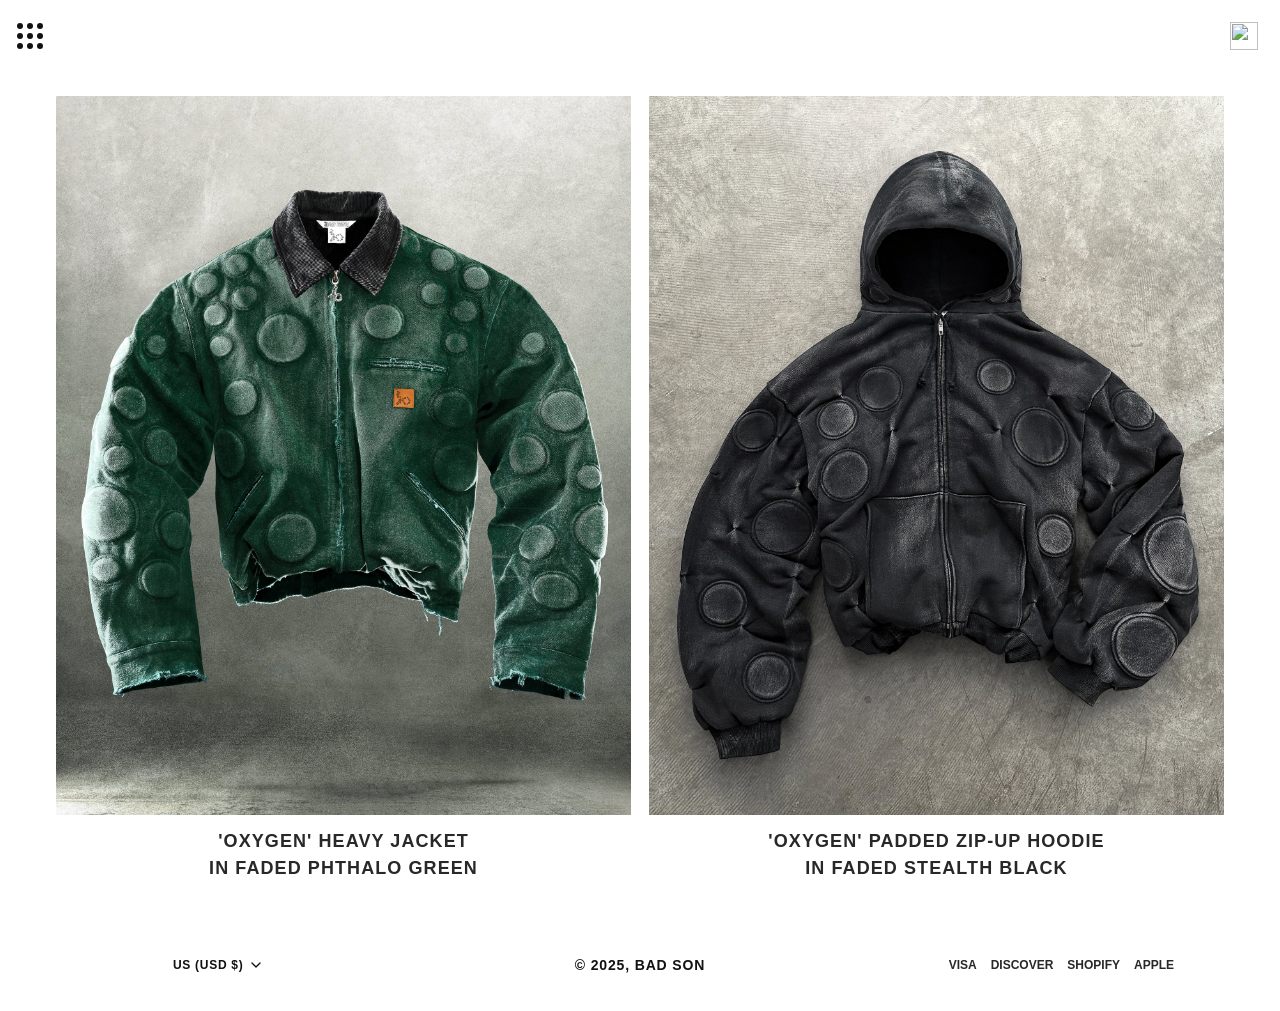
==== index.html @ 5bc60ad8 "Merge pull request #1 from WVNNVCRY/dev feat: add storefront core (product page, cart, currency, lay" ====
<!DOCTYPE html>
<html lang="ru">

<head>
  <meta charset="UTF-8" />
  <meta name="viewport" content="width=device-width, initial-scale=1.0" />
  <title>BADSON</title>
  <link rel="stylesheet" href="./styles/styles.css" />
</head>

<body>
  <header class="site-header">

    <button class="icon-button burger-button" type="button" aria-label="Открыть меню" aria-expanded="false"
      aria-controls="side-menu">
      <span class="dot-grid">
        <span class="dot"></span><span class="dot"></span><span class="dot"></span>
        <span class="dot"></span><span class="dot"></span><span class="dot"></span>
        <span class="dot"></span><span class="dot"></span><span class="dot"></span>
      </span>
    </button>

    <a class="icon-button cart-button" href="./pages/cart.html" aria-label="Корзина">
      <img alt="" decoding="async" height="28" loading="eager"
        src="https://cdn.shopify.com/oxygen-v2/39987/33188/69516/2680914/assets/bag-CUGW3ICK.avif?width=28&height=28&crop=center"
        srcset="https://cdn.shopify.com/oxygen-v2/39987/33188/69516/2680914/assets/bag-CUGW3ICK.avif?width=28&height=28&crop=center 1x, https://cdn.shopify.com/oxygen-v2/39987/33188/69516/2680914/assets/bag-CUGW3ICK.avif?width=56&height=56&crop=center 2x, https://cdn.shopify.com/oxygen-v2/39987/33188/69516/2680914/assets/bag-CUGW3ICK.avif?width=84&height=84&crop=center 3x"
        width="28" style="aspect-ratio:1/1" class="cart-icon" />
    </a>

  </header>

  <div class="menu-overlay" data-menu-overlay></div>

  <aside class="side-menu" id="side-menu" aria-hidden="true">
    <nav class="side-menu__content">
      <a href="./index.html">Home</a>
      <a href="#">Core</a>
      <a href="./pages/info.html">Info</a>
      <a href="#">Order status</a>
    </nav>
  </aside>

  <main class="page-content">
    <section class="catalog">
      <div class="catalog-grid" id="catalogGrid">
      </div>
    </section>
  </main>

  <footer class="site-footer">
    <div class="footer-inner">

      <div class="footer-left footer-col">
        <div class="currency-select" data-currency>
          <button class="currency-select__btn" type="button" aria-haspopup="listbox" aria-expanded="false">
            <span class="currency-select__value" data-currency-value>US (USD $)</span>
            <svg class="currency-select__chev" viewBox="0 0 24 24" aria-hidden="true">
              <path d="M6 9l6 6 6-6"></path>
            </svg>
          </button>

          <div class="currency-select__menu" role="listbox" tabindex="-1" aria-label="Currency list">
            <button class="currency-select__opt is-selected" role="option" type="button" data-value="US (USD $)"
              aria-selected="true">
              <span class="currency-select__check" aria-hidden="true">✓</span>
              <span class="currency-select__text">US (USD $)</span>
            </button>
            <button class="currency-select__opt" role="option" type="button" data-value="Canada - French (CAD $)"
              aria-selected="false">
              <span class="currency-select__check" aria-hidden="true">✓</span>
              <span class="currency-select__text">Canada - French (CAD $)</span>
            </button>
            <button class="currency-select__opt" role="option" type="button" data-value="Canada - English (CAD $)"
              aria-selected="false">
              <span class="currency-select__check" aria-hidden="true">✓</span>
              <span class="currency-select__text">Canada - English (CAD $)</span>
            </button>
            <button class="currency-select__opt" role="option" type="button" data-value="France (EUR €)"
              aria-selected="false">
              <span class="currency-select__check" aria-hidden="true">✓</span>
              <span class="currency-select__text">France (EUR €)</span>
            </button>
            <button class="currency-select__opt" role="option" type="button" data-value="Germany (EUR €)"
              aria-selected="false">
              <span class="currency-select__check" aria-hidden="true">✓</span>
              <span class="currency-select__text">Germany (EUR €)</span>
            </button>
            <button class="currency-select__opt" role="option" type="button" data-value="Spain (EUR €)"
              aria-selected="false">
              <span class="currency-select__check" aria-hidden="true">✓</span>
              <span class="currency-select__text">Spain (EUR €)</span>
            </button>
            <button class="currency-select__opt" role="option" type="button" data-value="Italy (EUR €)"
              aria-selected="false">
              <span class="currency-select__check" aria-hidden="true">✓</span>
              <span class="currency-select__text">Italy (EUR €)</span>
            </button>
            <button class="currency-select__opt" role="option" type="button" data-value="China (CNY ¥)"
              aria-selected="false">
              <span class="currency-select__check" aria-hidden="true">✓</span>
              <span class="currency-select__text">China (CNY ¥)</span>
            </button>
            <button class="currency-select__opt" role="option" type="button" data-value="Japan (JPY ¥)"
              aria-selected="false">
              <span class="currency-select__check" aria-hidden="true">✓</span>
              <span class="currency-select__text">Japan (JPY ¥)</span>
            </button>
            <button class="currency-select__opt" role="option" type="button" data-value="South Korea (KRW ₩)"
              aria-selected="false">
              <span class="currency-select__check" aria-hidden="true">✓</span>
              <span class="currency-select__text">South Korea (KRW ₩)</span>
            </button>
            <button class="currency-select__opt" role="option" type="button" data-value="United Kingdom (GBP £)"
              aria-selected="false">
              <span class="currency-select__check" aria-hidden="true">✓</span>
              <span class="currency-select__text">United Kingdom (GBP £)</span>
            </button>
            <button class="currency-select__opt" role="option" type="button" data-value="Australia (AUD $)"
              aria-selected="false">
              <span class="currency-select__check" aria-hidden="true">✓</span>
              <span class="currency-select__text">Australia (AUD $)</span>
            </button>
            <button class="currency-select__opt" role="option" type="button" data-value="New Zealand (NZD $)"
              aria-selected="false">
              <span class="currency-select__check" aria-hidden="true">✓</span>
              <span class="currency-select__text">New Zealand (NZD $)</span>
            </button>
          </div>
        </div>
      </div>

      <div class="footer-center footer-col">
        <p>© 2025, <a href="https://badson.us/">BAD SON</a></p>
      </div>

      <div class="footer-right footer-col">
        <ul class="pay">
          <li>VISA</li>
          <li>DISCOVER</li>
          <li>SHOPIFY</li>
          <li>APPLE</li>
        </ul>
      </div>

    </div>
  </footer>

  <script src="./scripts/script.js"></script>
  <script src="./scripts/footer-select.js"></script>
  <script src="./scripts/currency.js"></script>
  <script type="module" src="./scripts/catalog-page.js"></script>
</body>

</html>
---- styles/styles.css ----
:root {
  color-scheme: light;
  font-family: "Inter", "Segoe UI", sans-serif;
  --header-height: 72px;
  --menu-width: min(30vw, 420px);
}

* {
  box-sizing: border-box;
  margin: 0;
  padding: 0;
}

html,
body {
  height: 100%;
}

body {
  min-height: 100vh;
  display: flex;
  flex-direction: column;
  background: #fff;
  color: #111;
}

main {
  flex: 1;
}

.site-footer {
  margin-top: auto;
}

/* НЕ делай all: unset для всех ссылок — потом будет ад с доступностью/подчеркиваниями */
a {
  color: inherit;
  text-decoration: none;
  cursor: pointer;
}

button {
  all: unset;
  display: inline-flex;
  align-items: center;
  justify-content: center;
  cursor: pointer;
}

/* ===================== HEADER ===================== */
.site-header {
  display: flex;
  align-items: center;
  justify-content: space-between;
  padding: 16px;
  background: #fff;
  position: sticky;
  top: 0;
  z-index: 30;
  min-height: var(--header-height);
}

.icon-button {
  display: inline-flex;
  align-items: center;
  justify-content: center;
  line-height: 1;
}

.icon-button:focus-visible {
  outline: 2px solid #111;
  outline-offset: 4px;
}

.burger-button {
  width: 28px;
  height: 28px;
}

.dot-grid {
  display: grid;
  grid-template-columns: repeat(3, 6px);
  gap: 4px;
}

.dot {
  width: 6px;
  height: 6px;
  border-radius: 999px;
  background: #111;
  transition: background-color .3s ease, transform .3s ease;
}

.burger-button.is-open .dot:nth-child(2),
.burger-button.is-open .dot:nth-child(4),
.burger-button.is-open .dot:nth-child(6),
.burger-button.is-open .dot:nth-child(8) {
  background: #d9d9d9;
}

.cart-button {
  width: 40px;
  height: 40px;
}

.cart-icon {
  width: 28px;
  height: 28px;
  display: block;
}

/* ===================== SIDE MENU ===================== */
.menu-overlay {
  position: fixed;
  top: 0;
  left: var(--menu-width);
  right: 0;
  bottom: 0;
  background: rgba(0, 0, 0, .2);
  opacity: 0;
  pointer-events: none;
  transition: opacity .3s ease;
  z-index: 40;
}

.menu-overlay.is-open {
  opacity: 1;
  pointer-events: auto;
}

.side-menu {
  position: fixed;
  top: var(--header-height);
  left: 0;
  height: calc(100vh - var(--header-height));
  width: var(--menu-width);
  min-width: 260px;
  background: #fff;
  transform: translateX(-100%);
  transition: transform .3s ease;
  z-index: 50;
  padding: 0 16px;
  display: flex;
  flex-direction: column;
}

.side-menu.is-open {
  transform: translateX(0);
}

.side-menu__content {
  display: flex;
  flex-direction: column;
  gap: 1rem;
}

.side-menu__content a {
  font-size: 14px;
  font-weight: 600;
  letter-spacing: .04em;
  text-transform: uppercase;
  margin: 8px 0 2px 0;
}

.side-menu__content a:hover {
  color: #d9d9d9;
  transition-duration: .2s;
}

/* ===================== FOOTER ===================== */
.site-footer {
  background: #fff;
  padding: 28px 0;
}

.footer-inner {
  display: grid;
  grid-template-columns: 1fr 1fr 1fr;
  align-items: center;
  gap: 16px;
  padding: 0 16px;
}

.footer-col {
  justify-self: stretch;
  display: flex;
  align-items: center;
  justify-content: center;
}

.footer-center p {
  font-weight: 700;
  letter-spacing: .06em;
  text-transform: uppercase;
  font-size: 14px;
}

.footer-center a:hover {
  color: #d9d9d9;
  transition-duration: .2s;
}

.pay {
  list-style: none;
  display: flex;
  gap: 14px;
  align-items: center;
  font-size: 12px;
  font-weight: 600;
  opacity: .9;
}

/* Currency select */
.currency-select {
  position: relative;
}

.currency-select__btn {
  all: unset;
  display: inline-flex;
  align-items: center;
  gap: 5px;
  cursor: pointer;
  font-weight: 800;
  letter-spacing: .06em;
  text-transform: uppercase;
  font-size: 12px;
  line-height: 1;
  color: #111;
  padding: 10px 12px;
}

.currency-select__chev {
  width: 16px;
  height: 16px;
  flex: 0 0 16px;
  display: inline-block;
  stroke: currentColor;
  fill: none;
  stroke-width: 2;
  stroke-linecap: round;
  stroke-linejoin: round;
  transition: transform .2s ease;
}

.currency-select.is-open .currency-select__chev {
  transform: rotate(180deg);
}

.currency-select__menu {
  position: absolute;
  left: 0;
  bottom: calc(100% + 16px);
  width: 230px;
  max-height: min(520px, 70vh);
  overflow-y: auto;
  overflow-x: hidden;

  border: 2px solid rgba(120, 210, 255, .65);
  border-radius: 14px;
  background: #fff;

  padding: 10px 0;
  box-shadow: 0 10px 30px rgba(0, 0, 0, .06);

  opacity: 0;
  visibility: hidden;
  pointer-events: none;
  transition: opacity .15s ease, transform .15s ease, visibility .15s ease;
}

.currency-select.is-open .currency-select__menu {
  opacity: 1;
  visibility: visible;
  pointer-events: auto;
}

.currency-select__opt {
  all: unset;
  width: 100%;
  display: grid;
  grid-template-columns: 26px 1fr;
  align-items: center;
  padding: 6px 15px;
  cursor: pointer;
  font-size: 14px;
  font-weight: 800;
  color: rgba(120, 210, 255, .55);
}

.currency-select__check {
  width: 26px;
  text-align: center;
  opacity: 0;
  color: rgba(120, 210, 255, .55);
}

.currency-select__text {
  min-width: 0;
  white-space: nowrap;
  overflow: hidden;
  text-overflow: ellipsis;
}

.currency-select__opt.is-selected {
  color: rgba(120, 210, 255, .75);
}

.currency-select__opt.is-selected .currency-select__check {
  opacity: 1;
}

.currency-select__opt:hover {
  color: rgba(120, 210, 255, .85);
}

.currency-select__btn:focus-visible {
  outline: 2px solid #111;
  outline-offset: 4px;
}

/* ===================== CATALOG ===================== */
.catalog {
  max-width: 1200px;
  margin: 0 auto;
  padding: 24px 16px 40px;
}

.catalog-grid {
  display: grid;
  grid-template-columns: repeat(2, minmax(0, 1fr));
  row-gap: 18px;
  column-gap: 18px;
}

.product-card {
  display: block;
}

.product-card__imgwrap {
  background: #f3f3f3;
  aspect-ratio: 1 / 1.25;
  overflow: hidden;
}

.product-card__img {
  width: 100%;
  height: 100%;
  object-fit: cover;
  display: block;
}

.product-card__meta {
  display: flex;
  flex-direction: column;
  align-items: center;
  padding-top: 10px;
}

.product-card__title,
.product-card__subtitle {
  font-weight: 800;
  letter-spacing: .06em;
  text-transform: uppercase;
  font-size: 18px;
  margin-top: 6px;
  opacity: .9;
}

/* ===================== CART ===================== */
.cart {
  max-width: 1000px;
  margin: 0 auto;
  padding: 40px 24px;
}

.cart-head {
  display: grid;
  grid-template-columns: 1fr auto 260px;
  gap: 16px;
  align-items: center;
  border-bottom: 2px solid #111;
  padding-bottom: 12px;
}

.checkout {
  all: unset;
  background: #111;
  color: #fff;
  text-align: center;
  padding: 14px 16px;
  font-weight: 800;
  cursor: pointer;
}

.cart-list {
  border-bottom: 2px solid #111;
}

.cart-row {
  display: grid;
  grid-template-columns: 110px 1fr 120px;
  gap: 18px;
  padding: 18px 0;
  border-top: 1px solid #eee;
  align-items: start;
}

.cart-img {
  width: 110px;
  height: 140px;
  object-fit: cover;
  background: #f3f3f3;
}

.cart-name {
  font-weight: 800;
  text-transform: uppercase;
  font-size: 12px;
  letter-spacing: .05em;
}

.cart-size {
  font-weight: 700;
  margin-top: 6px;
}

.qty {
  display: flex;
  align-items: center;
  gap: 14px;
  margin-top: 10px;
}

.qty-btn {
  all: unset;
  cursor: pointer;
  font-weight: 800;
  font-size: 18px;
}

.remove {
  all: unset;
  cursor: pointer;
  margin-top: 10px;
  font-weight: 800;
  font-size: 12px;
}

.cart-price {
  font-weight: 800;
  text-align: right;
}

.cart-sub {
  display: flex;
  justify-content: space-between;
  padding: 16px 0;
  font-weight: 800;
}

.cart-empty {
  padding: 60px 24px;
  text-align: center;
}

.cart-empty .link {
  font-weight: 800;
  border-bottom: 2px solid #111;
}

.pdp-col {
  padding: 40px 24px;
}

.pdp-col__wrap {
  max-width: 560px;
  margin: 0 auto;
  text-align: center;
}

.pdp-col__hero {
  background: #f3f3f3;
  width: 480px;
  height: 600px;
  margin: 0 auto;
  overflow: hidden;
}

.pdp-col__hero-img {
  width: 100%;
  height: 100%;
  display: block;
  object-fit: cover;
}

.pdp-col__thumbs {
  display: grid;
  grid-template-columns: repeat(4, 96px);
  gap: 10px;
  margin-top: 10px;
  justify-content: center;
}

.pdp-col__thumb {
  all: unset;
  cursor: pointer;
  background: #f3f3f3;
  border: 1px solid transparent;

  width: 96px;
  height: 120px;
  overflow: hidden;
  display: inline-block;
}

.pdp-col__thumb img {
  width: 100%;
  height: 100%;
  display: block;
  object-fit: cover;
}

.pdp-col__thumb.is-active {
  border-color: #111;
}

.pdp-col__title {
  margin-top: 18px;
  font-weight: 800;
  letter-spacing: .06em;
  text-transform: uppercase;
  font-size: 24px;
  line-height: 1.2;
}

.pdp-col__subtitle {
  margin-top: 6px;
  font-size: 12px;
  font-weight: 800;
  letter-spacing: .06em;
  text-transform: uppercase;
  opacity: .9;
}

.pdp-col__price {
  margin-top: 6px;
  font-weight: 800;
}

.pdp-col__size-row {
  margin-top: 18px;
  display: flex;
  justify-content: center;
  gap: 5px;
  flex-wrap: wrap;
}

.pdp-col__size {
  all: unset;
  cursor: pointer;
  width: 38px;
  height: 38px;
  border: 2px solid #111;
  border-radius: 999px;
  font-weight: 800;
  font-size: 12px;
  letter-spacing: .06em;
  text-transform: uppercase;
  display: inline-flex;
  align-items: center;
  justify-content: center;
}

.pdp-col__size.is-active {
  outline: 3px solid rgba(120, 210, 255, .55);
  outline-offset: 0;
}

.pdp-col__cta {
  all: unset;
  cursor: pointer;
  width: 64px;
  height: 64px;
  margin: 18px auto 0;
  border: 2px solid #111;
  border-radius: 999px;
  font-weight: 800;
  letter-spacing: .06em;
  text-transform: uppercase;
  display: flex;
  align-items: center;
  justify-content: center;
}

.pdp-col__cta[disabled] {
  opacity: .35;
  cursor: not-allowed;
}

.pdp-col__tabs {
  margin-top: 22px;
  display: grid;
  grid-template-columns: repeat(3, 1fr);
  gap: 20px;
}

.pdp-col__tab {
  all: unset;
  cursor: pointer;
  font-weight: 800;
  letter-spacing: .06em;
  text-transform: uppercase;
  font-size: 12px;
  opacity: .85;
}

.pdp-col__tab.is-active {
  opacity: 1;
}

.pdp-col__panel {
  margin-top: 25px;
  text-align: left;
  font-size: 13px;
  line-height: 1.55;
}

.pdp-col__bullets {
  margin-top: 12px;
  padding-left: 12px;
}

.pdp-col__bullets li {
  margin: 6px 0;
  font-weight: 800;
}

.pdp-col__note {
  margin-top: 25px;
  text-align: justify;
  font-weight: 800;
  text-transform: uppercase;
  font-size: 13px;
  line-height: 1.45;
}

.pdp-size {
  margin-top: 15px;
  display: inline-flex;
  align-items: baseline;
  gap: 5px;
  font-weight: 900;
  letter-spacing: 0.04em;
  text-transform: uppercase;
}

.pdp-size__unit {
  all: unset;
  cursor: pointer;
  font-size: 13px;
  opacity: 0.55;
  border-bottom: 2px solid transparent;
}

.pdp-size__unit.is-active {
  opacity: 1;
  color: oklch(62.7% .194 149.214);
  border-bottom-color: oklch(62.7% .194 149.214);
}

.pdp-size__slash {
  opacity: 0.7;
}

.pdp-table-wrap {
  margin-top: 13px;
  overflow-x: auto;
}

.pdp-table {
  width: 100%;
  border-collapse: collapse;
  table-layout: fixed;
}

.pdp-table th,
.pdp-table td {
  padding: 10px 0px;
  text-align: left;
  font-weight: 900;
  text-transform: uppercase;
  font-size: 13px;
}

.pdp-table__first {
  text-align: left;
}

.pdp-table tbody th {
  text-align: left;
  font-weight: 900;
}









@media (max-width: 900px) {
  :root {
    --menu-width: min(60vw, 380px);
  }

  .cart-head {
    grid-template-columns: 1fr;
  }

  .cart-row {
    grid-template-columns: 110px 1fr;
  }

  .cart-price {
    text-align: left;
  }

  .footer-inner {
    grid-template-columns: 1fr;
    justify-items: center;
    text-align: left;
    gap: 18px;
  }

  .pay {
    justify-content: center;
    flex-wrap: wrap;
  }

  .currency-select__menu {
    left: 50%;
    transform: translateX(-50%);
  }
}

@media (max-width: 600px) {
  :root {
    --header-height: 60px;
    --menu-width: 100vw;
  }

  .site-header {
    padding: 10px;
  }

  .side-menu {
    width: 100vw;
    min-width: 100%;
  }

  .catalog-grid {
    grid-template-columns: 1fr;
  }

  .pdp-col__hero {
    width: 100%;
    max-width: 480px;
    height: auto;
    aspect-ratio: 4 / 5;
  }

  .pdp-col__hero-img {
    height: 100%;
  }

  .pdp-table th,
  .pdp-table td {
    font-size: 16px;
    padding: 14px 8px;
  }
}
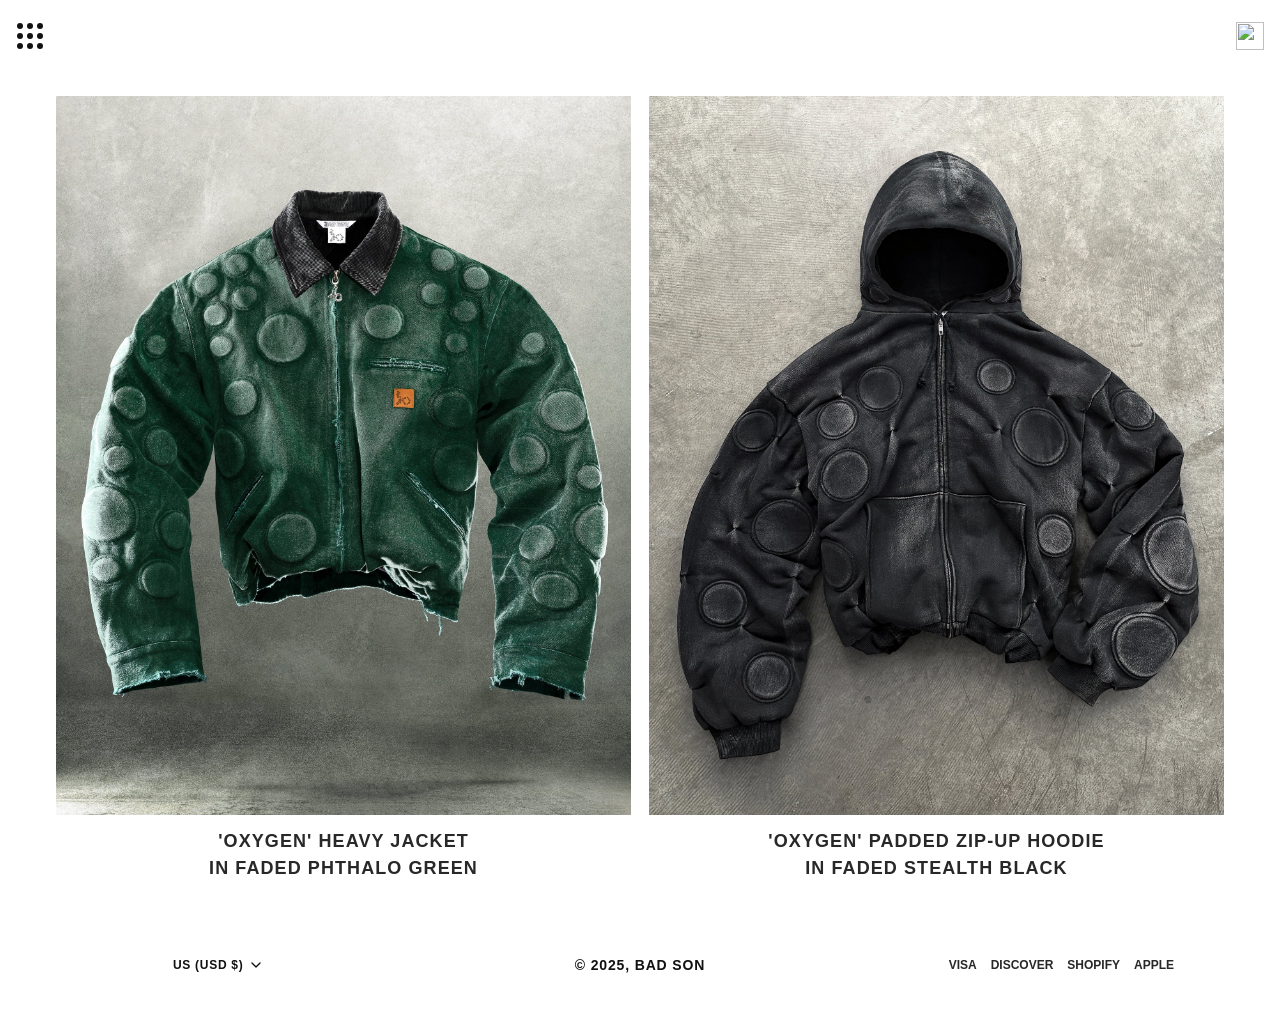
==== commit bcbed36a: "fix: currency select + mobile polish + add new font" ====
--- a/index.html
+++ b/index.html
@@ -6,6 +6,7 @@
   <meta name="viewport" content="width=device-width, initial-scale=1.0" />
   <title>BADSON</title>
   <link rel="stylesheet" href="./styles/styles.css" />
+  <link rel="stylesheet" media="screen" href="https://fontlibrary.org//face/nimbus-sans-l" type="text/css" />
 </head>
 
 <body>
@@ -146,8 +147,8 @@
   </footer>
 
   <script src="./scripts/script.js"></script>
+  <script src="./scripts/currency.js"></script>
   <script src="./scripts/footer-select.js"></script>
-  <script src="./scripts/currency.js"></script>
   <script type="module" src="./scripts/catalog-page.js"></script>
 </body>
 
--- a/styles/styles.css
+++ b/styles/styles.css
@@ -1,6 +1,6 @@
 :root {
   color-scheme: light;
-  font-family: "Inter", "Segoe UI", sans-serif;
+  font-family: "Heros", "Helvetica Neue", Helvetica, Arial, system-ui, sans-serif;
   --header-height: 72px;
   --menu-width: min(30vw, 420px);
 }
@@ -99,8 +99,8 @@
 }
 
 .cart-button {
-  width: 40px;
-  height: 40px;
+  width: 28px;
+  height: 28px;
 }
 
 .cart-icon {
@@ -613,10 +613,13 @@
   text-transform: uppercase;
   font-size: 12px;
   opacity: .85;
+  padding-bottom: 2px;
 }
 
 .pdp-col__tab.is-active {
   opacity: 1;
+  color: oklch(62.7% .194 149.214);
+  box-shadow: 0 2px 0 0 oklch(62.7% .194 149.214);
 }
 
 .pdp-col__panel {
@@ -655,18 +658,18 @@
   text-transform: uppercase;
 }
 
-.pdp-size__unit {
+.pdp-unit {
   all: unset;
   cursor: pointer;
   font-size: 13px;
   opacity: 0.55;
-  border-bottom: 2px solid transparent;
-}
-
-.pdp-size__unit.is-active {
+}
+
+.pdp-unit__in.is-active,
+.pdp-unit__cm.is-active {
   opacity: 1;
   color: oklch(62.7% .194 149.214);
-  border-bottom-color: oklch(62.7% .194 149.214);
+  border-bottom: 2px solid oklch(62.7% .194 149.214);
 }
 
 .pdp-size__slash {
@@ -676,21 +679,25 @@
 .pdp-table-wrap {
   margin-top: 13px;
   overflow-x: auto;
+  overflow-x: auto;
+  -webkit-overflow-scrolling: touch;
 }
 
 .pdp-table {
   width: 100%;
   border-collapse: collapse;
   table-layout: fixed;
+
 }
 
 .pdp-table th,
 .pdp-table td {
   padding: 10px 0px;
-  text-align: left;
+  text-align: center;
   font-weight: 900;
   text-transform: uppercase;
   font-size: 13px;
+  white-space: wrap;
 }
 
 .pdp-table__first {
@@ -698,7 +705,6 @@
 }
 
 .pdp-table tbody th {
-  text-align: left;
   font-weight: 900;
 }
 
@@ -725,6 +731,11 @@
 
   .cart-price {
     text-align: left;
+  }
+
+  .product-card__title,
+  .product-card__subtitle {
+    font-size: 14px;
   }
 
   .footer-inner {
@@ -752,7 +763,7 @@
   }
 
   .site-header {
-    padding: 10px;
+    padding: 24px;
   }
 
   .side-menu {
@@ -762,6 +773,11 @@
 
   .catalog-grid {
     grid-template-columns: 1fr;
+  }
+
+  .product-card__title,
+  .product-card__subtitle {
+    font-size: 18px;
   }
 
   .pdp-col__hero {
@@ -777,7 +793,20 @@
 
   .pdp-table th,
   .pdp-table td {
-    font-size: 16px;
-    padding: 14px 8px;
+    padding: 6px 4px;
+  }
+
+  .pdp-col__thumbs {
+    grid-template-columns: repeat(3, 96px);
+    column-gap: 5px;
+    row-gap: 5px;
+  }
+}
+
+@media (max-width: 375px) {
+
+  .product-card__title,
+  .product-card__subtitle {
+    font-size: 13px;
   }
 }
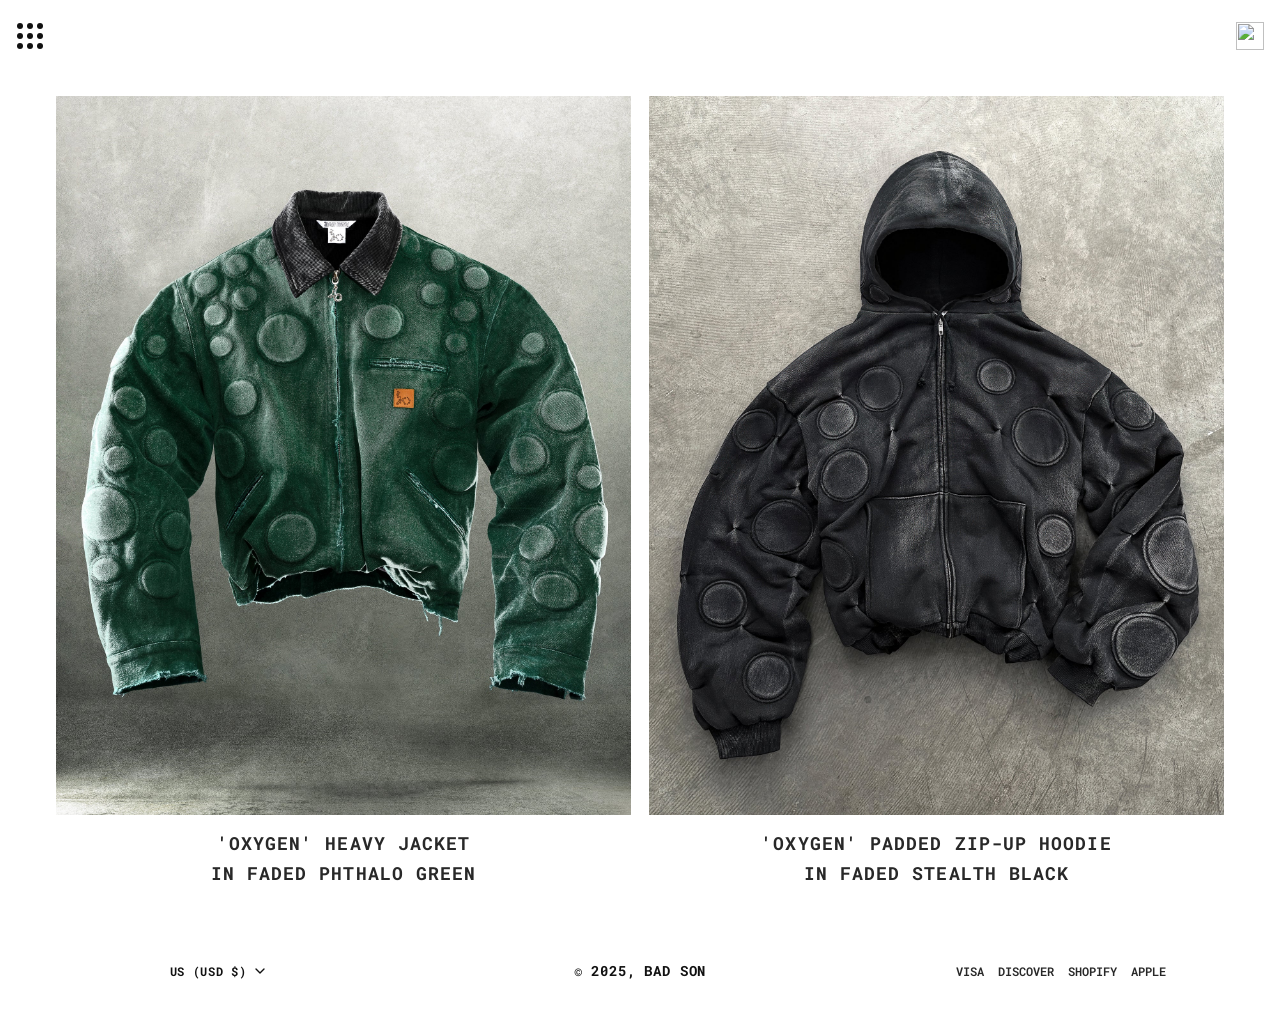
==== commit 1b03ddcf: "fix: change fonts and fix cart remove / qty buttons" ====
--- a/index.html
+++ b/index.html
@@ -6,7 +6,10 @@
   <meta name="viewport" content="width=device-width, initial-scale=1.0" />
   <title>BADSON</title>
   <link rel="stylesheet" href="./styles/styles.css" />
-  <link rel="stylesheet" media="screen" href="https://fontlibrary.org//face/nimbus-sans-l" type="text/css" />
+  <link rel="preconnect" href="https://fonts.googleapis.com">
+  <link rel="preconnect" href="https://fonts.gstatic.com" crossorigin>
+  <link href="https://fonts.googleapis.com/css2?family=Roboto+Mono:ital,wght@0,100..700;1,100..700&display=swap"
+    rel="stylesheet">
 </head>
 
 <body>
@@ -21,11 +24,13 @@
       </span>
     </button>
 
-    <a class="icon-button cart-button" href="./pages/cart.html" aria-label="Корзина">
+    <a class="icon-button cart-button" type="button" aria-label="Корзина" href="./pages/cart.html">
+
       <img alt="" decoding="async" height="28" loading="eager"
-        src="https://cdn.shopify.com/oxygen-v2/39987/33188/69516/2680914/assets/bag-CUGW3ICK.avif?width=28&height=28&crop=center"
-        srcset="https://cdn.shopify.com/oxygen-v2/39987/33188/69516/2680914/assets/bag-CUGW3ICK.avif?width=28&height=28&crop=center 1x, https://cdn.shopify.com/oxygen-v2/39987/33188/69516/2680914/assets/bag-CUGW3ICK.avif?width=56&height=56&crop=center 2x, https://cdn.shopify.com/oxygen-v2/39987/33188/69516/2680914/assets/bag-CUGW3ICK.avif?width=84&height=84&crop=center 3x"
-        width="28" style="aspect-ratio:1/1" class="cart-icon" />
+        src="https://cdn.shopify.com/oxygen-v2/39987/33188/69516/2680914/assets/bag-CUGW3ICK.avif?width=28&amp;height=28&amp;crop=center"
+        srcset="https://cdn.shopify.com/oxygen-v2/39987/33188/69516/2680914/assets/bag-CUGW3ICK.avif?width=28&amp;height=28&amp;crop=center 1x, https://cdn.shopify.com/oxygen-v2/39987/33188/69516/2680914/assets/bag-CUGW3ICK.avif?width=56&amp;height=56&amp;crop=center 2x, https://cdn.shopify.com/oxygen-v2/39987/33188/69516/2680914/assets/bag-CUGW3ICK.avif?width=84&amp;height=84&amp;crop=center 3x"
+        width="28" style="aspect-ratio:1/1" class="cart-icon">
+      <span class="cart-badge" data-cart-badge></span>
     </a>
 
   </header>
@@ -35,7 +40,7 @@
   <aside class="side-menu" id="side-menu" aria-hidden="true">
     <nav class="side-menu__content">
       <a href="./index.html">Home</a>
-      <a href="#">Core</a>
+      <a href="./index.html">Core</a>
       <a href="./pages/info.html">Info</a>
       <a href="#">Order status</a>
     </nav>
@@ -150,6 +155,7 @@
   <script src="./scripts/currency.js"></script>
   <script src="./scripts/footer-select.js"></script>
   <script type="module" src="./scripts/catalog-page.js"></script>
+  <script type="module" src="./scripts/cart-badge.js"></script>
 </body>
 
 </html>
--- a/styles/styles.css
+++ b/styles/styles.css
@@ -1,6 +1,6 @@
 :root {
   color-scheme: light;
-  font-family: "Heros", "Helvetica Neue", Helvetica, Arial, system-ui, sans-serif;
+  font-family: "Roboto Mono", monospace;
   --header-height: 72px;
   --menu-width: min(30vw, 420px);
 }
@@ -32,7 +32,6 @@
   margin-top: auto;
 }
 
-/* НЕ делай all: unset для всех ссылок — потом будет ад с доступностью/подчеркиваниями */
 a {
   color: inherit;
   text-decoration: none;
@@ -47,7 +46,6 @@
   cursor: pointer;
 }
 
-/* ===================== HEADER ===================== */
 .site-header {
   display: flex;
   align-items: center;
@@ -88,7 +86,7 @@
   height: 6px;
   border-radius: 999px;
   background: #111;
-  transition: background-color .3s ease, transform .3s ease;
+  transition: background-color 0.3s ease, transform 0.3s ease;
 }
 
 .burger-button.is-open .dot:nth-child(2),
@@ -101,6 +99,28 @@
 .cart-button {
   width: 28px;
   height: 28px;
+  position: relative;
+}
+
+.cart-badge {
+  position: absolute;
+  top: -4px;
+  right: -4px;
+  min-width: 12px;
+  height: 12px;
+  padding: 0 4px;
+  border-radius: 999px;
+  background: #111;
+  color: #fff;
+  font-size: 7px;
+  font-weight: 800;
+  display: none;
+  align-items: center;
+  justify-content: center;
+}
+
+.cart-badge.is-visible {
+  display: inline-flex;
 }
 
 .cart-icon {
@@ -109,17 +129,16 @@
   display: block;
 }
 
-/* ===================== SIDE MENU ===================== */
 .menu-overlay {
   position: fixed;
   top: 0;
   left: var(--menu-width);
   right: 0;
   bottom: 0;
-  background: rgba(0, 0, 0, .2);
+  background: rgba(0, 0, 0, 0.2);
   opacity: 0;
   pointer-events: none;
-  transition: opacity .3s ease;
+  transition: opacity 0.3s ease;
   z-index: 40;
 }
 
@@ -137,7 +156,7 @@
   min-width: 260px;
   background: #fff;
   transform: translateX(-100%);
-  transition: transform .3s ease;
+  transition: transform 0.3s ease;
   z-index: 50;
   padding: 0 16px;
   display: flex;
@@ -157,17 +176,16 @@
 .side-menu__content a {
   font-size: 14px;
   font-weight: 600;
-  letter-spacing: .04em;
+  letter-spacing: 0.04em;
   text-transform: uppercase;
   margin: 8px 0 2px 0;
 }
 
 .side-menu__content a:hover {
   color: #d9d9d9;
-  transition-duration: .2s;
-}
-
-/* ===================== FOOTER ===================== */
+  transition-duration: 0.2s;
+}
+
 .site-footer {
   background: #fff;
   padding: 28px 0;
@@ -190,14 +208,14 @@
 
 .footer-center p {
   font-weight: 700;
-  letter-spacing: .06em;
+  letter-spacing: 0.06em;
   text-transform: uppercase;
   font-size: 14px;
 }
 
 .footer-center a:hover {
   color: #d9d9d9;
-  transition-duration: .2s;
+  transition-duration: 0.2s;
 }
 
 .pay {
@@ -207,10 +225,9 @@
   align-items: center;
   font-size: 12px;
   font-weight: 600;
-  opacity: .9;
-}
-
-/* Currency select */
+  opacity: 0.9;
+}
+
 .currency-select {
   position: relative;
 }
@@ -222,7 +239,7 @@
   gap: 5px;
   cursor: pointer;
   font-weight: 800;
-  letter-spacing: .06em;
+  letter-spacing: 0.06em;
   text-transform: uppercase;
   font-size: 12px;
   line-height: 1;
@@ -240,7 +257,7 @@
   stroke-width: 2;
   stroke-linecap: round;
   stroke-linejoin: round;
-  transition: transform .2s ease;
+  transition: transform 0.2s ease;
 }
 
 .currency-select.is-open .currency-select__chev {
@@ -255,18 +272,15 @@
   max-height: min(520px, 70vh);
   overflow-y: auto;
   overflow-x: hidden;
-
-  border: 2px solid rgba(120, 210, 255, .65);
+  border: 2px solid rgba(120, 210, 255, 0.65);
   border-radius: 14px;
   background: #fff;
-
   padding: 10px 0;
-  box-shadow: 0 10px 30px rgba(0, 0, 0, .06);
-
+  box-shadow: 0 10px 30px rgba(0, 0, 0, 0.06);
   opacity: 0;
   visibility: hidden;
   pointer-events: none;
-  transition: opacity .15s ease, transform .15s ease, visibility .15s ease;
+  transition: opacity 0.15s ease, transform 0.15s ease, visibility 0.15s ease;
 }
 
 .currency-select.is-open .currency-select__menu {
@@ -285,14 +299,14 @@
   cursor: pointer;
   font-size: 14px;
   font-weight: 800;
-  color: rgba(120, 210, 255, .55);
+  color: rgba(120, 210, 255, 0.55);
 }
 
 .currency-select__check {
   width: 26px;
   text-align: center;
   opacity: 0;
-  color: rgba(120, 210, 255, .55);
+  color: rgba(120, 210, 255, 0.55);
 }
 
 .currency-select__text {
@@ -303,7 +317,7 @@
 }
 
 .currency-select__opt.is-selected {
-  color: rgba(120, 210, 255, .75);
+  color: rgba(120, 210, 255, 0.75);
 }
 
 .currency-select__opt.is-selected .currency-select__check {
@@ -311,7 +325,7 @@
 }
 
 .currency-select__opt:hover {
-  color: rgba(120, 210, 255, .85);
+  color: rgba(120, 210, 255, 0.85);
 }
 
 .currency-select__btn:focus-visible {
@@ -319,7 +333,6 @@
   outline-offset: 4px;
 }
 
-/* ===================== CATALOG ===================== */
 .catalog {
   max-width: 1200px;
   margin: 0 auto;
@@ -360,18 +373,16 @@
 .product-card__title,
 .product-card__subtitle {
   font-weight: 800;
-  letter-spacing: .06em;
+  letter-spacing: 0.06em;
   text-transform: uppercase;
   font-size: 18px;
   margin-top: 6px;
-  opacity: .9;
-}
-
-/* ===================== CART ===================== */
+  opacity: 0.9;
+}
+
 .cart {
   max-width: 1000px;
   margin: 0 auto;
-  padding: 40px 24px;
 }
 
 .cart-head {
@@ -391,6 +402,11 @@
   padding: 14px 16px;
   font-weight: 800;
   cursor: pointer;
+}
+
+.checkout:hover {
+  background-color: #d9d9d9;
+  transition-duration: 0.2s;
 }
 
 .cart-list {
@@ -417,7 +433,7 @@
   font-weight: 800;
   text-transform: uppercase;
   font-size: 12px;
-  letter-spacing: .05em;
+  letter-spacing: 0.05em;
 }
 
 .cart-size {
@@ -507,7 +523,6 @@
   cursor: pointer;
   background: #f3f3f3;
   border: 1px solid transparent;
-
   width: 96px;
   height: 120px;
   overflow: hidden;
@@ -528,7 +543,7 @@
 .pdp-col__title {
   margin-top: 18px;
   font-weight: 800;
-  letter-spacing: .06em;
+  letter-spacing: 0.06em;
   text-transform: uppercase;
   font-size: 24px;
   line-height: 1.2;
@@ -538,9 +553,9 @@
   margin-top: 6px;
   font-size: 12px;
   font-weight: 800;
-  letter-spacing: .06em;
-  text-transform: uppercase;
-  opacity: .9;
+  letter-spacing: 0.06em;
+  text-transform: uppercase;
+  opacity: 0.9;
 }
 
 .pdp-col__price {
@@ -565,7 +580,7 @@
   border-radius: 999px;
   font-weight: 800;
   font-size: 12px;
-  letter-spacing: .06em;
+  letter-spacing: 0.06em;
   text-transform: uppercase;
   display: inline-flex;
   align-items: center;
@@ -573,7 +588,7 @@
 }
 
 .pdp-col__size.is-active {
-  outline: 3px solid rgba(120, 210, 255, .55);
+  outline: 3px solid rgba(120, 210, 255, 0.55);
   outline-offset: 0;
 }
 
@@ -586,7 +601,7 @@
   border: 2px solid #111;
   border-radius: 999px;
   font-weight: 800;
-  letter-spacing: .06em;
+  letter-spacing: 0.06em;
   text-transform: uppercase;
   display: flex;
   align-items: center;
@@ -594,7 +609,7 @@
 }
 
 .pdp-col__cta[disabled] {
-  opacity: .35;
+  opacity: 0.35;
   cursor: not-allowed;
 }
 
@@ -609,17 +624,17 @@
   all: unset;
   cursor: pointer;
   font-weight: 800;
-  letter-spacing: .06em;
+  letter-spacing: 0.06em;
   text-transform: uppercase;
   font-size: 12px;
-  opacity: .85;
+  opacity: 0.85;
   padding-bottom: 2px;
 }
 
 .pdp-col__tab.is-active {
   opacity: 1;
-  color: oklch(62.7% .194 149.214);
-  box-shadow: 0 2px 0 0 oklch(62.7% .194 149.214);
+  color: oklch(62.7% 0.194 149.214);
+  box-shadow: 0 2px 0 0 oklch(62.7% 0.194 149.214);
 }
 
 .pdp-col__panel {
@@ -668,8 +683,8 @@
 .pdp-unit__in.is-active,
 .pdp-unit__cm.is-active {
   opacity: 1;
-  color: oklch(62.7% .194 149.214);
-  border-bottom: 2px solid oklch(62.7% .194 149.214);
+  color: oklch(62.7% 0.194 149.214);
+  border-bottom: 2px solid oklch(62.7% 0.194 149.214);
 }
 
 .pdp-size__slash {
@@ -678,7 +693,6 @@
 
 .pdp-table-wrap {
   margin-top: 13px;
-  overflow-x: auto;
   overflow-x: auto;
   -webkit-overflow-scrolling: touch;
 }
@@ -687,7 +701,6 @@
   width: 100%;
   border-collapse: collapse;
   table-layout: fixed;
-
 }
 
 .pdp-table th,
@@ -708,14 +721,437 @@
   font-weight: 900;
 }
 
-
-
-
-
-
-
-
-
+/* ===================== CHECKOUT PAGE ===================== */
+
+.checkout-page {
+  max-width: 1200px;
+  margin: 0 auto;
+  padding: 24px 16px 40px;
+}
+
+.checkout-page__grid {
+  display: grid;
+  grid-template-columns: 1fr 420px;
+  gap: 28px;
+  align-items: start;
+}
+
+.checkout-page__left {
+  min-width: 0;
+}
+
+.checkout-page__inner {
+  max-width: 720px;
+  margin: 0 auto;
+}
+
+/* EXPRESS */
+.checkout-page__express-title {
+  font-weight: 800;
+  opacity: 0.8;
+  margin-bottom: 10px;
+}
+
+.checkout-page__express-row {
+  display: grid;
+  grid-template-columns: repeat(3, 1fr);
+  gap: 10px;
+}
+
+.checkout-page__express-btn {
+  all: unset;
+  cursor: pointer;
+  height: 44px;
+  border-radius: 10px;
+  border: 1px solid #e6e6e6;
+  background: #f7f7f7;
+  display: flex;
+  align-items: center;
+  justify-content: center;
+  font-weight: 900;
+}
+
+.checkout-page__or {
+  display: grid;
+  grid-template-columns: 1fr auto 1fr;
+  align-items: center;
+  gap: 10px;
+  margin: 14px 0;
+  font-weight: 900;
+  opacity: 0.75;
+}
+
+.checkout-page__or span {
+  height: 1px;
+  background: #e6e6e6;
+}
+
+/* BLOCKS */
+.checkout-block {
+  padding: 18px 0;
+  border-top: 1px solid #eee;
+}
+
+.checkout-block__head {
+  display: flex;
+  align-items: baseline;
+  justify-content: space-between;
+  margin-bottom: 12px;
+}
+
+.checkout-block__title {
+  font-weight: 900;
+  font-size: 14px;
+}
+
+.checkout-block__link {
+  font-weight: 900;
+  font-size: 12px;
+  opacity: 0.7;
+  text-decoration: underline;
+}
+
+/* FIELDS */
+.field {
+  display: block;
+  margin-top: 10px;
+}
+
+.field__label {
+  display: block;
+  font-weight: 800;
+  font-size: 11px;
+  opacity: 0.75;
+  margin-bottom: 6px;
+  text-transform: uppercase;
+  letter-spacing: 0.04em;
+}
+
+.field__input {
+  width: 100%;
+  height: 44px;
+  border: 1px solid #e6e6e6;
+  border-radius: 10px;
+  padding: 0 12px;
+  font-weight: 700;
+  outline: none;
+  background: #fff;
+}
+
+.field__input:focus {
+  border-color: #111;
+}
+
+/* GRID ROWS */
+.row2 {
+  display: grid;
+  grid-template-columns: 1fr 1fr;
+  gap: 10px;
+}
+
+.row3 {
+  display: grid;
+  grid-template-columns: 1fr 1fr 1fr;
+  gap: 10px;
+}
+
+/* CHECKBOX */
+.check {
+  display: flex;
+  align-items: center;
+  gap: 10px;
+  margin-top: 12px;
+  margin-bottom: 12px;
+  font-weight: 700;
+  font-size: 12px;
+}
+
+.check input[type="checkbox"] {
+  width: 14px;
+  height: 14px;
+  accent-color: #111;
+}
+
+/* PAYMENT */
+.checkout-note {
+  font-weight: 700;
+  font-size: 12px;
+  opacity: 0.75;
+  margin-bottom: 10px;
+}
+
+.paybox {
+  border: 1px solid #e6e6e6;
+  border-radius: 14px;
+  padding: 12px;
+  background: #fff;
+}
+
+.radio {
+  display: flex;
+  align-items: center;
+  gap: 10px;
+  font-weight: 900;
+  margin-bottom: 10px;
+}
+
+.radio input[type="radio"] {
+  width: 14px;
+  height: 14px;
+  accent-color: #111;
+}
+
+.radio--muted {
+  opacity: 0.7;
+}
+
+.checkout-block__foot {
+  margin-top: 14px;
+}
+
+.paynow {
+  all: unset;
+  cursor: pointer;
+  width: 100%;
+  height: 52px;
+  border-radius: 12px;
+  background: #0b5ed7;
+  color: #fff;
+  font-weight: 900;
+  display: flex;
+  align-items: center;
+  justify-content: center;
+}
+
+.paynow:focus-visible {
+  outline: 2px solid #111;
+  outline-offset: 4px;
+}
+
+/* RIGHT SUMMARY */
+.checkout-page__right {
+  position: relative;
+}
+
+.checkout-page__summary {
+  position: fixed;
+  top: calc(var(--header-height) + 12px);
+  right: max(16px, calc((100vw - 1200px) / 2 + 16px));
+  width: 420px;
+  max-height: calc(100vh - var(--header-height) - 24px);
+  overflow: auto;
+  border-left: 1px solid #eee;
+  padding-left: 24px;
+}
+
+/* SUMMARY ITEMS */
+.summary-item {
+  display: grid;
+  grid-template-columns: 60px 1fr auto;
+  gap: 12px;
+  align-items: start;
+  padding: 12px 0;
+  border-bottom: 1px solid #eee;
+}
+
+.summary-item__imgwrap {
+  position: relative;
+  width: 60px;
+  height: 60px;
+  border-radius: 10px;
+  background: #f3f3f3;
+}
+
+.summary-item__img {
+  width: 100%;
+  height: 100%;
+  object-fit: cover;
+  display: block;
+  border-radius: 10px;
+}
+
+.summary-item__qty {
+  position: absolute;
+  top: -6px;
+  right: -6px;
+  min-width: 18px;
+  height: 18px;
+  padding: 0 6px;
+  border-radius: 999px;
+  background: #111;
+  color: #fff;
+  font-weight: 900;
+  font-size: 11px;
+  display: inline-flex;
+  align-items: center;
+  justify-content: center;
+}
+
+.summary-item__title {
+  font-weight: 900;
+  text-transform: uppercase;
+  font-size: 12px;
+  letter-spacing: 0.04em;
+}
+
+.summary-item__sub {
+  font-weight: 800;
+  font-size: 12px;
+  opacity: 0.75;
+  margin-top: 4px;
+}
+
+.summary-item__price {
+  font-weight: 900;
+  white-space: nowrap;
+}
+
+/* TOTALS */
+.summary__discount {
+  display: grid;
+  grid-template-columns: 1fr auto;
+  gap: 10px;
+  padding: 14px 0;
+}
+
+.summary__code {
+  height: 44px;
+  border: 1px solid #e6e6e6;
+  border-radius: 10px;
+  padding: 0 12px;
+  font-weight: 700;
+  outline: none;
+}
+
+.summary__code:focus {
+  border-color: #111;
+}
+
+.summary__apply {
+  all: unset;
+  cursor: pointer;
+  height: 44px;
+  padding: 0 14px;
+  border-radius: 10px;
+  border: 1px solid #e6e6e6;
+  font-weight: 900;
+}
+
+.summary__totals {
+  padding: 10px 0 0;
+}
+
+.summary-row {
+  display: flex;
+  justify-content: space-between;
+  padding: 8px 0;
+  font-weight: 900;
+}
+
+.summary-row .muted {
+  opacity: 0.65;
+  font-weight: 800;
+}
+
+.summary-row--total {
+  border-top: 1px solid #eee;
+  margin-top: 8px;
+  padding-top: 12px;
+}
+
+/* EMPTY */
+.summary-empty {
+  padding: 24px 0;
+}
+
+.summary-empty__title {
+  font-weight: 900;
+  text-transform: uppercase;
+  letter-spacing: 0.06em;
+}
+
+.summary-empty__link {
+  display: inline-block;
+  margin-top: 10px;
+  font-weight: 900;
+  text-decoration: underline;
+}
+
+/* VALIDATION VISUAL ONLY */
+.field__input[aria-invalid="true"] {
+  border-color: #d11;
+}
+
+.success {
+  max-width: 900px;
+  margin: 0 auto;
+  padding: 48px 16px;
+}
+
+.success__wrap {
+  max-width: 560px;
+  margin: 0 auto;
+  text-align: center;
+}
+
+.success__title {
+  font-weight: 900;
+  text-transform: uppercase;
+  letter-spacing: 0.06em;
+  font-size: 18px;
+}
+
+.success__text {
+  margin-top: 10px;
+  font-weight: 800;
+  opacity: 0.75;
+}
+
+.success__card {
+  margin-top: 22px;
+  border: 1px solid #eee;
+  border-radius: 14px;
+  padding: 16px;
+  text-align: left;
+}
+
+.success__row {
+  display: flex;
+  justify-content: space-between;
+  gap: 12px;
+  padding: 10px 0;
+  border-top: 1px solid #eee;
+}
+
+.success__row:first-child {
+  border-top: none;
+  padding-top: 0;
+}
+
+.success__label {
+  font-weight: 800;
+  opacity: 0.7;
+}
+
+.success__value {
+  font-weight: 900;
+}
+
+.success__btn {
+  display: inline-flex;
+  align-items: center;
+  justify-content: center;
+  margin-top: 18px;
+  height: 48px;
+  padding: 0 18px;
+  background: #111;
+  color: #fff;
+  font-weight: 900;
+  text-transform: uppercase;
+  letter-spacing: 0.06em;
+}
+
+/* RESPONSIVE */
 @media (max-width: 900px) {
   :root {
     --menu-width: min(60vw, 380px);
@@ -754,6 +1190,20 @@
     left: 50%;
     transform: translateX(-50%);
   }
+
+  .checkout-page__grid {
+    grid-template-columns: 1fr;
+  }
+
+  .checkout-page__summary {
+    position: static;
+    width: auto;
+    max-height: none;
+    overflow: visible;
+    border-left: none;
+    padding-left: 0;
+    margin-top: 18px;
+  }
 }
 
 @media (max-width: 600px) {
@@ -801,6 +1251,11 @@
     column-gap: 5px;
     row-gap: 5px;
   }
+
+  .row2,
+  .row3 {
+    grid-template-columns: 1fr;
+  }
 }
 
 @media (max-width: 375px) {
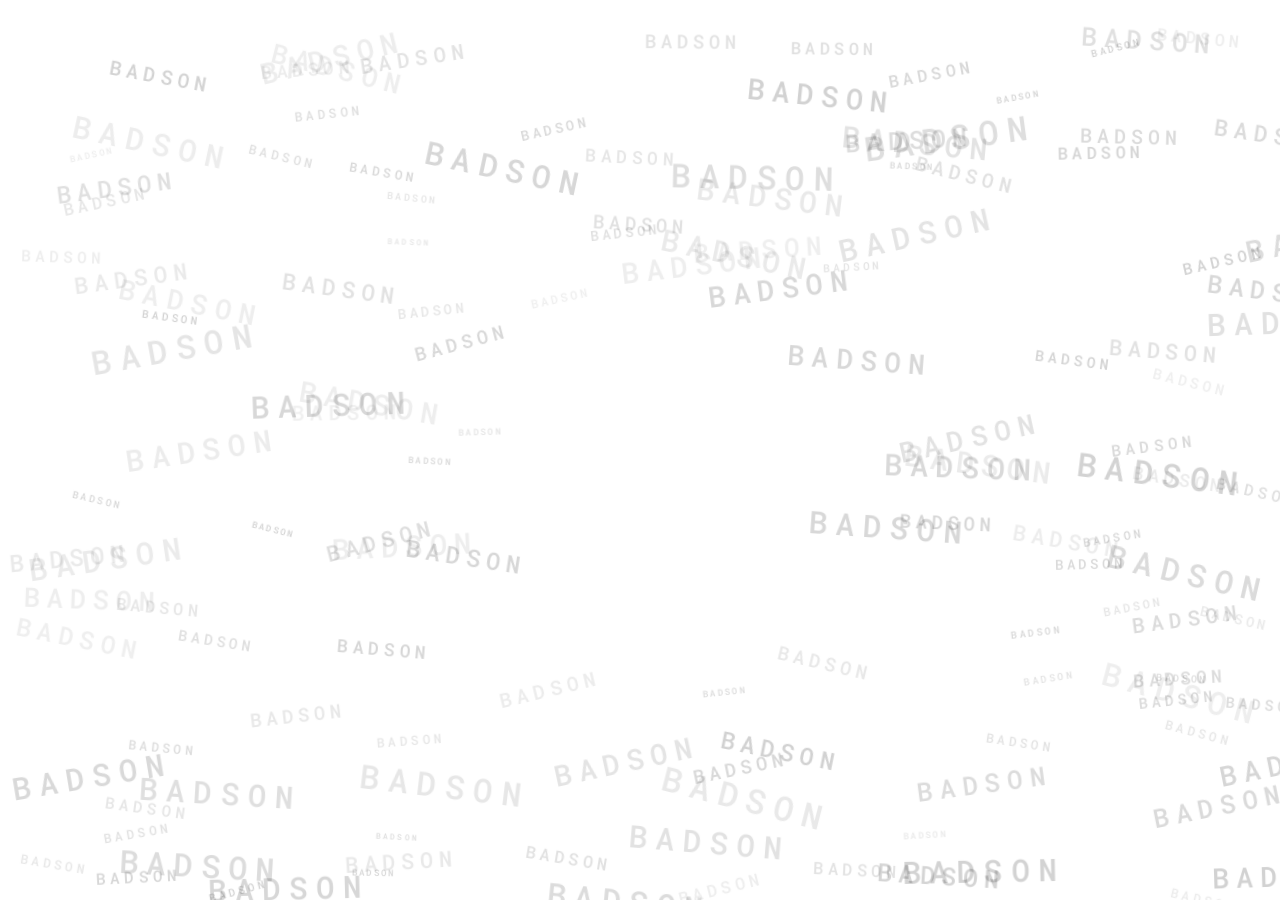
==== commit 7f7aa5ce: "feat: implement branded intro animation for initial load" ====
--- a/index.html
+++ b/index.html
@@ -5,7 +5,10 @@
   <meta charset="UTF-8" />
   <meta name="viewport" content="width=device-width, initial-scale=1.0" />
   <title>BADSON</title>
+
   <link rel="stylesheet" href="./styles/styles.css" />
+  <link rel="stylesheet" href="./styles/intro.css" />
+
   <link rel="preconnect" href="https://fonts.googleapis.com">
   <link rel="preconnect" href="https://fonts.gstatic.com" crossorigin>
   <link href="https://fonts.googleapis.com/css2?family=Roboto+Mono:ital,wght@0,100..700;1,100..700&display=swap"
@@ -13,149 +16,160 @@
 </head>
 
 <body>
-  <header class="site-header">
 
-    <button class="icon-button burger-button" type="button" aria-label="Открыть меню" aria-expanded="false"
-      aria-controls="side-menu">
-      <span class="dot-grid">
-        <span class="dot"></span><span class="dot"></span><span class="dot"></span>
-        <span class="dot"></span><span class="dot"></span><span class="dot"></span>
-        <span class="dot"></span><span class="dot"></span><span class="dot"></span>
-      </span>
-    </button>
+  <div class="intro" id="intro" aria-hidden="true">
+    <div class="intro__bg" id="introBg"></div>
 
-    <a class="icon-button cart-button" type="button" aria-label="Корзина" href="./pages/cart.html">
+    <div class="intro__center" id="introCenter">
+      <img class="intro__mark" id="introMark" src="assets/images/logo.avif" alt="BADSON" />
+    </div>
+  </div>
 
-      <img alt="" decoding="async" height="28" loading="eager"
-        src="https://cdn.shopify.com/oxygen-v2/39987/33188/69516/2680914/assets/bag-CUGW3ICK.avif?width=28&amp;height=28&amp;crop=center"
-        srcset="https://cdn.shopify.com/oxygen-v2/39987/33188/69516/2680914/assets/bag-CUGW3ICK.avif?width=28&amp;height=28&amp;crop=center 1x, https://cdn.shopify.com/oxygen-v2/39987/33188/69516/2680914/assets/bag-CUGW3ICK.avif?width=56&amp;height=56&amp;crop=center 2x, https://cdn.shopify.com/oxygen-v2/39987/33188/69516/2680914/assets/bag-CUGW3ICK.avif?width=84&amp;height=84&amp;crop=center 3x"
-        width="28" style="aspect-ratio:1/1" class="cart-icon">
-      <span class="cart-badge" data-cart-badge></span>
-    </a>
+  <div id="app" class="app is-hidden">
 
-  </header>
+    <header class="site-header">
 
-  <div class="menu-overlay" data-menu-overlay></div>
+      <button class="icon-button burger-button" type="button" aria-label="Открыть меню" aria-expanded="false"
+        aria-controls="side-menu">
+        <span class="dot-grid">
+          <span class="dot"></span><span class="dot"></span><span class="dot"></span>
+          <span class="dot"></span><span class="dot"></span><span class="dot"></span>
+          <span class="dot"></span><span class="dot"></span><span class="dot"></span>
+        </span>
+      </button>
 
-  <aside class="side-menu" id="side-menu" aria-hidden="true">
-    <nav class="side-menu__content">
-      <a href="./index.html">Home</a>
-      <a href="./index.html">Core</a>
-      <a href="./pages/info.html">Info</a>
-      <a href="#">Order status</a>
-    </nav>
-  </aside>
+      <a class="icon-button cart-button" type="button" aria-label="Корзина" href="./pages/cart.html">
+        <img alt="" decoding="async" height="28" loading="eager"
+          src="https://cdn.shopify.com/oxygen-v2/39987/33188/69516/2680914/assets/bag-CUGW3ICK.avif?width=28&amp;height=28&amp;crop=center"
+          srcset="https://cdn.shopify.com/oxygen-v2/39987/33188/69516/2680914/assets/bag-CUGW3ICK.avif?width=28&amp;height=28&amp;crop=center 1x, https://cdn.shopify.com/oxygen-v2/39987/33188/69516/2680914/assets/bag-CUGW3ICK.avif?width=56&amp;height=56&amp;crop=center 2x, https://cdn.shopify.com/oxygen-v2/39987/33188/69516/2680914/assets/bag-CUGW3ICK.avif?width=84&amp;height=84&amp;crop=center 3x"
+          width="28" style="aspect-ratio:1/1" class="cart-icon">
+        <span class="cart-badge" data-cart-badge></span>
+      </a>
 
-  <main class="page-content">
-    <section class="catalog">
-      <div class="catalog-grid" id="catalogGrid">
-      </div>
-    </section>
-  </main>
+    </header>
 
-  <footer class="site-footer">
-    <div class="footer-inner">
+    <div class="menu-overlay" data-menu-overlay></div>
 
-      <div class="footer-left footer-col">
-        <div class="currency-select" data-currency>
-          <button class="currency-select__btn" type="button" aria-haspopup="listbox" aria-expanded="false">
-            <span class="currency-select__value" data-currency-value>US (USD $)</span>
-            <svg class="currency-select__chev" viewBox="0 0 24 24" aria-hidden="true">
-              <path d="M6 9l6 6 6-6"></path>
-            </svg>
-          </button>
+    <aside class="side-menu" id="side-menu" aria-hidden="true">
+      <nav class="side-menu__content">
+        <a href="./index.html">Home</a>
+        <a href="./index.html">Core</a>
+        <a href="./pages/info.html">Info</a>
+        <a href="#">Order status</a>
+      </nav>
+    </aside>
 
-          <div class="currency-select__menu" role="listbox" tabindex="-1" aria-label="Currency list">
-            <button class="currency-select__opt is-selected" role="option" type="button" data-value="US (USD $)"
-              aria-selected="true">
-              <span class="currency-select__check" aria-hidden="true">✓</span>
-              <span class="currency-select__text">US (USD $)</span>
+    <main class="page-content">
+      <section class="catalog">
+        <div class="catalog-grid" id="catalogGrid"></div>
+      </section>
+    </main>
+
+    <footer class="site-footer">
+      <div class="footer-inner">
+        <div class="footer-left footer-col">
+          <div class="currency-select" data-currency>
+            <button class="currency-select__btn" type="button" aria-haspopup="listbox" aria-expanded="false">
+              <span class="currency-select__value" data-currency-value>US (USD $)</span>
+              <svg class="currency-select__chev" viewBox="0 0 24 24" aria-hidden="true">
+                <path d="M6 9l6 6 6-6"></path>
+              </svg>
             </button>
-            <button class="currency-select__opt" role="option" type="button" data-value="Canada - French (CAD $)"
-              aria-selected="false">
-              <span class="currency-select__check" aria-hidden="true">✓</span>
-              <span class="currency-select__text">Canada - French (CAD $)</span>
-            </button>
-            <button class="currency-select__opt" role="option" type="button" data-value="Canada - English (CAD $)"
-              aria-selected="false">
-              <span class="currency-select__check" aria-hidden="true">✓</span>
-              <span class="currency-select__text">Canada - English (CAD $)</span>
-            </button>
-            <button class="currency-select__opt" role="option" type="button" data-value="France (EUR €)"
-              aria-selected="false">
-              <span class="currency-select__check" aria-hidden="true">✓</span>
-              <span class="currency-select__text">France (EUR €)</span>
-            </button>
-            <button class="currency-select__opt" role="option" type="button" data-value="Germany (EUR €)"
-              aria-selected="false">
-              <span class="currency-select__check" aria-hidden="true">✓</span>
-              <span class="currency-select__text">Germany (EUR €)</span>
-            </button>
-            <button class="currency-select__opt" role="option" type="button" data-value="Spain (EUR €)"
-              aria-selected="false">
-              <span class="currency-select__check" aria-hidden="true">✓</span>
-              <span class="currency-select__text">Spain (EUR €)</span>
-            </button>
-            <button class="currency-select__opt" role="option" type="button" data-value="Italy (EUR €)"
-              aria-selected="false">
-              <span class="currency-select__check" aria-hidden="true">✓</span>
-              <span class="currency-select__text">Italy (EUR €)</span>
-            </button>
-            <button class="currency-select__opt" role="option" type="button" data-value="China (CNY ¥)"
-              aria-selected="false">
-              <span class="currency-select__check" aria-hidden="true">✓</span>
-              <span class="currency-select__text">China (CNY ¥)</span>
-            </button>
-            <button class="currency-select__opt" role="option" type="button" data-value="Japan (JPY ¥)"
-              aria-selected="false">
-              <span class="currency-select__check" aria-hidden="true">✓</span>
-              <span class="currency-select__text">Japan (JPY ¥)</span>
-            </button>
-            <button class="currency-select__opt" role="option" type="button" data-value="South Korea (KRW ₩)"
-              aria-selected="false">
-              <span class="currency-select__check" aria-hidden="true">✓</span>
-              <span class="currency-select__text">South Korea (KRW ₩)</span>
-            </button>
-            <button class="currency-select__opt" role="option" type="button" data-value="United Kingdom (GBP £)"
-              aria-selected="false">
-              <span class="currency-select__check" aria-hidden="true">✓</span>
-              <span class="currency-select__text">United Kingdom (GBP £)</span>
-            </button>
-            <button class="currency-select__opt" role="option" type="button" data-value="Australia (AUD $)"
-              aria-selected="false">
-              <span class="currency-select__check" aria-hidden="true">✓</span>
-              <span class="currency-select__text">Australia (AUD $)</span>
-            </button>
-            <button class="currency-select__opt" role="option" type="button" data-value="New Zealand (NZD $)"
-              aria-selected="false">
-              <span class="currency-select__check" aria-hidden="true">✓</span>
-              <span class="currency-select__text">New Zealand (NZD $)</span>
-            </button>
+
+            <div class="currency-select__menu" role="listbox" tabindex="-1" aria-label="Currency list">
+              <button class="currency-select__opt is-selected" role="option" type="button" data-value="US (USD $)"
+                aria-selected="true">
+                <span class="currency-select__check" aria-hidden="true">✓</span>
+                <span class="currency-select__text">US (USD $)</span>
+              </button>
+              <button class="currency-select__opt" role="option" type="button" data-value="Canada - French (CAD $)"
+                aria-selected="false">
+                <span class="currency-select__check" aria-hidden="true">✓</span>
+                <span class="currency-select__text">Canada - French (CAD $)</span>
+              </button>
+              <button class="currency-select__opt" role="option" type="button" data-value="Canada - English (CAD $)"
+                aria-selected="false">
+                <span class="currency-select__check" aria-hidden="true">✓</span>
+                <span class="currency-select__text">Canada - English (CAD $)</span>
+              </button>
+              <button class="currency-select__opt" role="option" type="button" data-value="France (EUR €)"
+                aria-selected="false">
+                <span class="currency-select__check" aria-hidden="true">✓</span>
+                <span class="currency-select__text">France (EUR €)</span>
+              </button>
+              <button class="currency-select__opt" role="option" type="button" data-value="Germany (EUR €)"
+                aria-selected="false">
+                <span class="currency-select__check" aria-hidden="true">✓</span>
+                <span class="currency-select__text">Germany (EUR €)</span>
+              </button>
+              <button class="currency-select__opt" role="option" type="button" data-value="Spain (EUR €)"
+                aria-selected="false">
+                <span class="currency-select__check" aria-hidden="true">✓</span>
+                <span class="currency-select__text">Spain (EUR €)</span>
+              </button>
+              <button class="currency-select__opt" role="option" type="button" data-value="Italy (EUR €)"
+                aria-selected="false">
+                <span class="currency-select__check" aria-hidden="true">✓</span>
+                <span class="currency-select__text">Italy (EUR €)</span>
+              </button>
+              <button class="currency-select__opt" role="option" type="button" data-value="China (CNY ¥)"
+                aria-selected="false">
+                <span class="currency-select__check" aria-hidden="true">✓</span>
+                <span class="currency-select__text">China (CNY ¥)</span>
+              </button>
+              <button class="currency-select__opt" role="option" type="button" data-value="Japan (JPY ¥)"
+                aria-selected="false">
+                <span class="currency-select__check" aria-hidden="true">✓</span>
+                <span class="currency-select__text">Japan (JPY ¥)</span>
+              </button>
+              <button class="currency-select__opt" role="option" type="button" data-value="South Korea (KRW ₩)"
+                aria-selected="false">
+                <span class="currency-select__check" aria-hidden="true">✓</span>
+                <span class="currency-select__text">South Korea (KRW ₩)</span>
+              </button>
+              <button class="currency-select__opt" role="option" type="button" data-value="United Kingdom (GBP £)"
+                aria-selected="false">
+                <span class="currency-select__check" aria-hidden="true">✓</span>
+                <span class="currency-select__text">United Kingdom (GBP £)</span>
+              </button>
+              <button class="currency-select__opt" role="option" type="button" data-value="Australia (AUD $)"
+                aria-selected="false">
+                <span class="currency-select__check" aria-hidden="true">✓</span>
+                <span class="currency-select__text">Australia (AUD $)</span>
+              </button>
+              <button class="currency-select__opt" role="option" type="button" data-value="New Zealand (NZD $)"
+                aria-selected="false">
+                <span class="currency-select__check" aria-hidden="true">✓</span>
+                <span class="currency-select__text">New Zealand (NZD $)</span>
+              </button>
+            </div>
           </div>
         </div>
+
+        <div class="footer-center footer-col">
+          <p>© 2025, <a href="https://badson.us/">BAD SON</a></p>
+        </div>
+
+        <div class="footer-right footer-col">
+          <ul class="pay">
+            <li>VISA</li>
+            <li>DISCOVER</li>
+            <li>SHOPIFY</li>
+            <li>APPLE</li>
+          </ul>
+        </div>
       </div>
+    </footer>
 
-      <div class="footer-center footer-col">
-        <p>© 2025, <a href="https://badson.us/">BAD SON</a></p>
-      </div>
-
-      <div class="footer-right footer-col">
-        <ul class="pay">
-          <li>VISA</li>
-          <li>DISCOVER</li>
-          <li>SHOPIFY</li>
-          <li>APPLE</li>
-        </ul>
-      </div>
-
-    </div>
-  </footer>
+  </div>
 
   <script src="./scripts/script.js"></script>
   <script src="./scripts/currency.js"></script>
   <script src="./scripts/footer-select.js"></script>
   <script type="module" src="./scripts/catalog-page.js"></script>
   <script type="module" src="./scripts/cart-badge.js"></script>
+  <script type="module" src="./scripts/intro-pulse.js"></script>
+
 </body>
 
 </html>
--- a/styles/styles.css
+++ b/styles/styles.css
@@ -587,6 +587,11 @@
   justify-content: center;
 }
 
+.pdp-col__size.is-soldout {
+  opacity: 0.35;
+  cursor: not-allowed;
+}
+
 .pdp-col__size.is-active {
   outline: 3px solid rgba(120, 210, 255, 0.55);
   outline-offset: 0;
@@ -680,8 +685,7 @@
   opacity: 0.55;
 }
 
-.pdp-unit__in.is-active,
-.pdp-unit__cm.is-active {
+.pdp-unit-toggle span.is-active {
   opacity: 1;
   color: oklch(62.7% 0.194 149.214);
   border-bottom: 2px solid oklch(62.7% 0.194 149.214);
@@ -1151,7 +1155,494 @@
   letter-spacing: 0.06em;
 }
 
-/* RESPONSIVE */
+.skeleton-box {
+  background: #e6e6e6;
+  border-radius: 6px;
+  position: relative;
+  overflow: hidden;
+}
+
+.skeleton-box::after {
+  content: "";
+  position: absolute;
+  inset: 0;
+  transform: translateX(-60%);
+  background: linear-gradient(90deg,
+      rgba(255, 255, 255, 0) 0%,
+      rgba(255, 255, 255, 0.6) 50%,
+      rgba(255, 255, 255, 0) 100%);
+  animation: skeleton-shimmer 1.2s infinite;
+}
+
+@keyframes skeleton-shimmer {
+  0% {
+    transform: translateX(-60%);
+  }
+
+  100% {
+    transform: translateX(60%);
+  }
+}
+
+.product-card.skeleton {
+  pointer-events: none;
+}
+
+.skeleton-img {
+  width: 100%;
+  aspect-ratio: 3 / 4;
+}
+
+.skeleton-title {
+  height: 14px;
+  width: 72%;
+  margin-top: 12px;
+}
+
+.skeleton-subtitle {
+  height: 12px;
+  width: 54%;
+  margin-top: 8px;
+}
+
+.catalog-error {
+  padding: 16px;
+  border: 1px solid rgba(0, 0, 0, 0.12);
+  border-radius: 12px;
+  max-width: 520px;
+}
+
+.catalog-error__title {
+  font-weight: 600;
+  margin-bottom: 6px;
+}
+
+.catalog-error__text {
+  opacity: 0.8;
+  margin-bottom: 12px;
+}
+
+.catalog-error__btn {
+  border: 1px solid rgba(0, 0, 0, 0.18);
+  border-radius: 10px;
+  padding: 10px 14px;
+  background: transparent;
+  cursor: pointer;
+}
+
+.catalog-empty {
+  opacity: 0.75;
+}
+
+/* ===== PDP skeleton ===== */
+.pdp-col.skeleton {
+  pointer-events: none;
+}
+
+.skeleton-box {
+  background: #e6e6e6;
+  border-radius: 10px;
+  position: relative;
+  overflow: hidden;
+}
+
+.skeleton-box::after {
+  content: "";
+  position: absolute;
+  inset: 0;
+  transform: translateX(-60%);
+  background: linear-gradient(90deg,
+      rgba(255, 255, 255, 0) 0%,
+      rgba(255, 255, 255, 0.6) 50%,
+      rgba(255, 255, 255, 0) 100%);
+  animation: skeleton-shimmer 1.2s infinite;
+}
+
+@keyframes skeleton-shimmer {
+  0% {
+    transform: translateX(-60%);
+  }
+
+  100% {
+    transform: translateX(60%);
+  }
+}
+
+.skeleton-hero {
+  width: 100%;
+  aspect-ratio: 3 / 4;
+}
+
+.skeleton-thumb {
+  width: 64px;
+  height: 80px;
+  border-radius: 10px;
+}
+
+.skeleton-h1 {
+  height: 18px;
+  width: 72%;
+  margin-top: 16px;
+}
+
+.skeleton-price {
+  height: 14px;
+  width: 120px;
+  margin-top: 10px;
+}
+
+.skeleton-chip {
+  width: 46px;
+  height: 34px;
+  border-radius: 999px;
+}
+
+.skeleton-cta {
+  height: 46px;
+  width: 100%;
+  border-radius: 14px;
+  margin-top: 12px;
+}
+
+.skeleton-tab {
+  height: 34px;
+  width: 120px;
+  border-radius: 999px;
+}
+
+.skeleton-line {
+  height: 12px;
+  width: 70%;
+  margin-top: 10px;
+}
+
+/* ===== PDP error + empty ===== */
+.pdp-error {
+  padding: 16px;
+  border: 1px solid rgba(0, 0, 0, 0.12);
+  border-radius: 12px;
+  max-width: 520px;
+}
+
+.pdp-error__title {
+  font-weight: 600;
+  margin-bottom: 6px;
+}
+
+.pdp-error__text {
+  opacity: 0.8;
+  margin-bottom: 12px;
+}
+
+.pdp-error__btn {
+  display: inline-block;
+  border: 1px solid rgba(0, 0, 0, 0.18);
+  border-radius: 10px;
+  padding: 10px 14px;
+  background: transparent;
+  cursor: pointer;
+  text-decoration: none;
+  color: inherit;
+}
+
+.pdp-empty {
+  margin-top: 10px;
+  opacity: 0.7;
+  font-size: 14px;
+}
+
+.cart {
+  max-width: 1040px;
+  margin: 0 auto;
+  padding: 24px 16px 40px;
+}
+
+.cart__head {
+  display: flex;
+  align-items: baseline;
+  justify-content: space-between;
+  gap: 12px;
+  margin-bottom: 18px;
+}
+
+.cart__title {
+  font-size: 22px;
+  letter-spacing: 0.06em;
+  margin: 0;
+}
+
+.cart__clear {
+  border: 1px solid rgba(0, 0, 0, 0.18);
+  background: transparent;
+  padding: 8px 12px;
+  border-radius: 999px;
+  cursor: pointer;
+}
+
+.cart__list {
+  display: grid;
+  gap: 14px;
+}
+
+.cart-item {
+  display: grid;
+  grid-template-columns: 120px 1fr 220px;
+  gap: 14px;
+  padding: 12px;
+  border: 1px solid rgba(0, 0, 0, 0.12);
+  border-radius: 14px;
+}
+
+.cart-item__img {
+  display: block;
+  width: 120px;
+  height: 150px;
+  border-radius: 12px;
+  overflow: hidden;
+  background: rgba(0, 0, 0, 0.04);
+}
+
+.cart-item__img img {
+  width: 100%;
+  height: 100%;
+  object-fit: cover;
+  display: block;
+}
+
+.cart-item__imgph {
+  width: 100%;
+  height: 100%;
+}
+
+.cart-item__meta {
+  display: grid;
+  gap: 8px;
+  align-content: start;
+}
+
+.cart-item__name {
+  font-weight: 700;
+  text-decoration: none;
+  color: inherit;
+  line-height: 1.2;
+}
+
+.cart-item__sub {
+  display: flex;
+  gap: 10px;
+  opacity: 0.8;
+  font-size: 13px;
+}
+
+.cart-item__actions {
+  margin-top: 8px;
+}
+
+.cart-item__remove {
+  border: none;
+  background: transparent;
+  padding: 0;
+  cursor: pointer;
+  text-decoration: underline;
+  opacity: 0.85;
+}
+
+.cart-item__right {
+  display: grid;
+  gap: 10px;
+  justify-items: end;
+  align-content: start;
+}
+
+.qty {
+  display: inline-flex;
+  align-items: center;
+  gap: 10px;
+  border: 1px solid rgba(0, 0, 0, 0.14);
+  border-radius: 999px;
+  padding: 6px 10px;
+}
+
+.qty__btn {
+  width: 32px;
+  height: 28px;
+  border: none;
+  background: transparent;
+  cursor: pointer;
+  font-size: 18px;
+}
+
+.qty__val {
+  min-width: 22px;
+  text-align: center;
+  font-weight: 700;
+}
+
+.cart-item__price {
+  text-align: right;
+  display: grid;
+  gap: 4px;
+}
+
+.cart-item__unit {
+  font-size: 13px;
+  opacity: 0.75;
+}
+
+.cart-item__total {
+  font-weight: 800;
+}
+
+.cart__summary {
+  margin-top: 18px;
+  border: 1px solid rgba(0, 0, 0, 0.12);
+  border-radius: 14px;
+  padding: 14px;
+  display: grid;
+  gap: 12px;
+  max-width: 420px;
+  margin-left: auto;
+}
+
+.cart__row {
+  display: flex;
+  justify-content: space-between;
+  gap: 12px;
+}
+
+.cart__label {
+  opacity: 0.75;
+}
+
+.cart__value {
+  font-weight: 800;
+}
+
+.cart__cta {
+  display: inline-flex;
+  align-items: center;
+  justify-content: center;
+  height: 46px;
+  border-radius: 14px;
+  background: #000;
+  color: #fff;
+  text-decoration: none;
+  font-weight: 800;
+}
+
+/* error */
+.cart-error {
+  padding: 16px;
+  border: 1px solid rgba(0, 0, 0, 0.12);
+  border-radius: 12px;
+  max-width: 520px;
+  margin: 24px auto;
+}
+
+.cart-error__title {
+  font-weight: 800;
+  margin-bottom: 6px;
+}
+
+.cart-error__text {
+  opacity: .85;
+}
+
+/* skeleton */
+.skeleton {
+  pointer-events: none;
+}
+
+.skeleton-box {
+  background: #e6e6e6;
+  border-radius: 10px;
+  position: relative;
+  overflow: hidden;
+}
+
+.skeleton-box::after {
+  content: "";
+  position: absolute;
+  inset: 0;
+  transform: translateX(-60%);
+  background: linear-gradient(90deg,
+      rgba(255, 255, 255, 0) 0%,
+      rgba(255, 255, 255, 0.6) 50%,
+      rgba(255, 255, 255, 0) 100%);
+  animation: skeleton-shimmer 1.2s infinite;
+}
+
+@keyframes skeleton-shimmer {
+  0% {
+    transform: translateX(-60%);
+  }
+
+  100% {
+    transform: translateX(60%);
+  }
+}
+
+.sk-img {
+  width: 120px;
+  height: 150px;
+}
+
+.sk-line {
+  height: 12px;
+  margin-top: 8px;
+}
+
+.sk-chip {
+  width: 120px;
+  height: 34px;
+  border-radius: 999px;
+}
+
+.sk-cta {
+  height: 46px;
+  border-radius: 14px;
+}
+
+.w70 {
+  width: 70%;
+}
+
+.w50 {
+  width: 50%;
+}
+
+.w40 {
+  width: 40%;
+}
+
+.w30 {
+  width: 30%;
+}
+
+/* responsive */
+@media (max-width: 860px) {
+  .cart-item {
+    grid-template-columns: 100px 1fr;
+  }
+
+  .cart-item__img {
+    width: 100px;
+    height: 130px;
+  }
+
+  .cart-item__right {
+    grid-column: 2 / -1;
+    justify-items: start;
+    margin-top: 8px;
+  }
+
+  .cart__summary {
+    max-width: none;
+    margin-left: 0;
+  }
+}
+
+/* RESPONSIVE  */
 @media (max-width: 900px) {
   :root {
     --menu-width: min(60vw, 380px);
--- a/styles/intro.css
+++ b/styles/intro.css
@@ -0,0 +1,130 @@
+.intro {
+  position: fixed;
+  inset: 0;
+  background: #fff;
+  z-index: 9999;
+  overflow: hidden;
+  display: grid;
+  place-items: center;
+
+  transition: opacity 220ms ease;
+}
+
+.intro.is-hidden {
+  display: none;
+}
+
+.intro.is-fading {
+  opacity: 0;
+}
+
+.intro__bg {
+  position: absolute;
+  inset: 0;
+  pointer-events: none;
+}
+
+.intro__center {
+  position: absolute;
+  left: 50%;
+  top: 50%;
+  width: min(200px, 30vw);
+  transform: translate(-50%, -50%);
+  display: grid;
+  place-items: center;
+  pointer-events: none;
+}
+
+.intro__mark {
+  width: 100%;
+  height: auto;
+  opacity: 0;
+  transform: scale(0.92);
+  will-change: opacity, transform;
+}
+
+.intro__mark.is-revealed {
+  animation: markIn 1100ms cubic-bezier(.12, .92, .2, 1) forwards;
+}
+
+@keyframes markIn {
+  0% {
+    opacity: 0;
+    transform: scale(0.92);
+    filter: blur(30px)
+  }
+
+  60% {
+    opacity: 1;
+    transform: scale(1.02);
+    filter: blur(15px)
+  }
+
+  100% {
+    opacity: 1;
+    transform: scale(1.08);
+  }
+}
+
+.intro__tag {
+  position: absolute;
+  left: 0;
+  top: 0;
+
+  font-family: "Roboto Mono", ui-monospace, SFMono-Regular, Menlo, Monaco, Consolas, "Liberation Mono", "Courier New", monospace;
+  letter-spacing: 0.26em;
+  text-transform: uppercase;
+  font-weight: 500;
+  color: #000;
+
+  opacity: 0;
+  transform: translate3d(var(--x), var(--y), 0) rotate(var(--r));
+  will-change: opacity, transform, filter;
+  pointer-events: none;
+  user-select: none;
+  filter: blur(0px);
+}
+
+.intro__tag.is-in {
+  animation: tagIn 520ms cubic-bezier(.2, .8, .2, 1) forwards;
+}
+
+@keyframes tagIn {
+  from {
+    opacity: 0;
+    filter: blur(0.25px);
+  }
+
+  to {
+    opacity: var(--a);
+    filter: blur(0px);
+  }
+}
+
+.intro.is-clearing .intro__tag {
+  transition: opacity 420ms ease;
+  opacity: 0 !important;
+}
+
+@media (prefers-reduced-motion: reduce) {
+  .intro {
+    display: none !important;
+  }
+}
+
+.app {
+  opacity: 0;
+  transform: translateY(6px);
+  transition: opacity 520ms ease, transform 700ms cubic-bezier(.2, .9, .2, 1);
+  pointer-events: none;
+}
+
+.app.is-visible {
+  opacity: 1;
+  transform: translateY(0);
+  pointer-events: auto;
+}
+
+.app.is-hidden {
+  opacity: 0;
+}
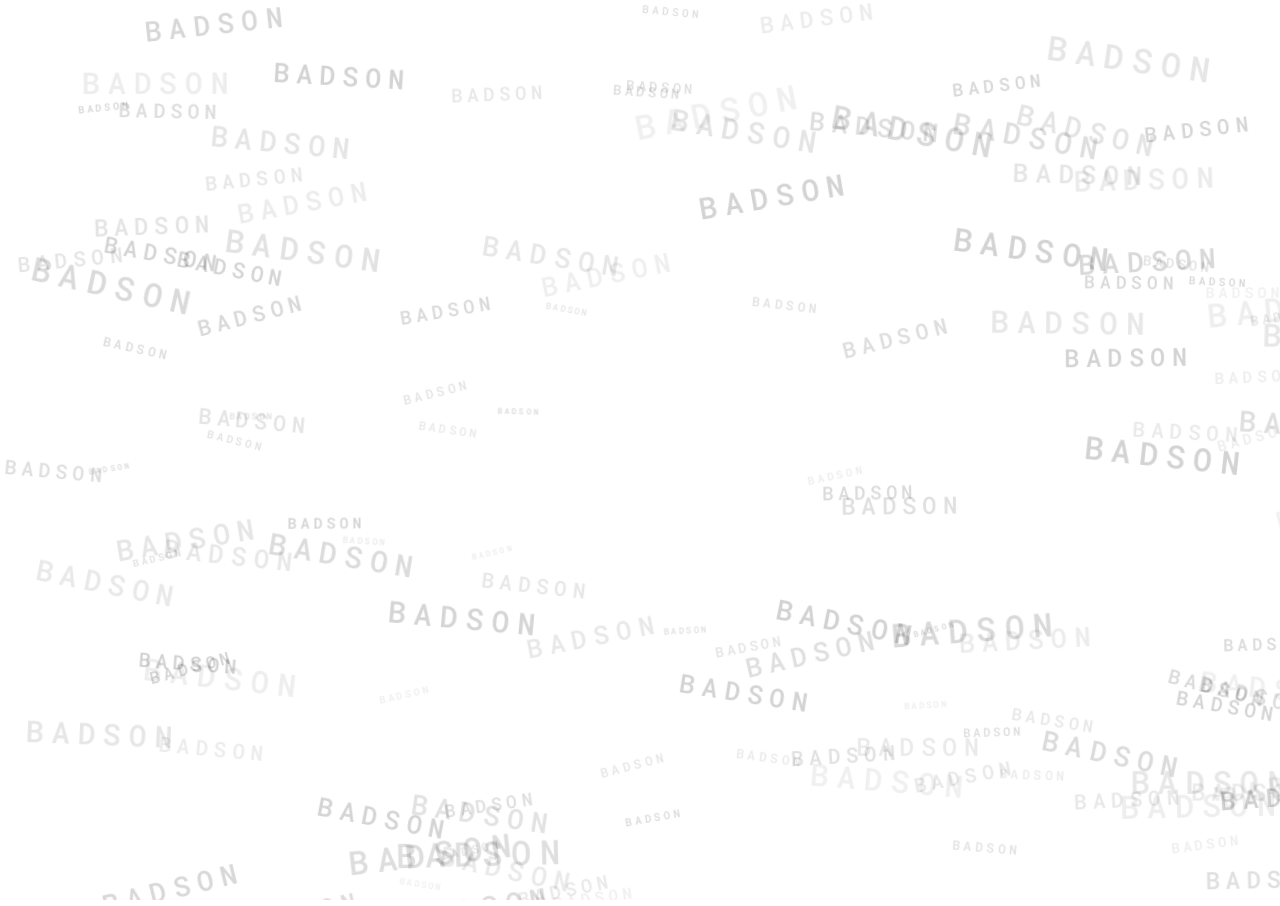
==== commit 174d11db: "feat(menu): add focus trap and robust scroll lock for side menu" ====
--- a/index.html
+++ b/index.html
@@ -50,7 +50,7 @@
 
     <div class="menu-overlay" data-menu-overlay></div>
 
-    <aside class="side-menu" id="side-menu" aria-hidden="true">
+    <aside class="side-menu" id="side-menu" aria-hidden="true" tabindex="-1">
       <nav class="side-menu__content">
         <a href="./index.html">Home</a>
         <a href="./index.html">Core</a>
--- a/styles/styles.css
+++ b/styles/styles.css
@@ -51,7 +51,7 @@
   align-items: center;
   justify-content: space-between;
   padding: 16px;
-  background: #fff;
+  background: transparent;
   position: sticky;
   top: 0;
   z-index: 30;
@@ -187,7 +187,7 @@
 }
 
 .site-footer {
-  background: #fff;
+  background: transparent;
   padding: 28px 0;
 }
 
